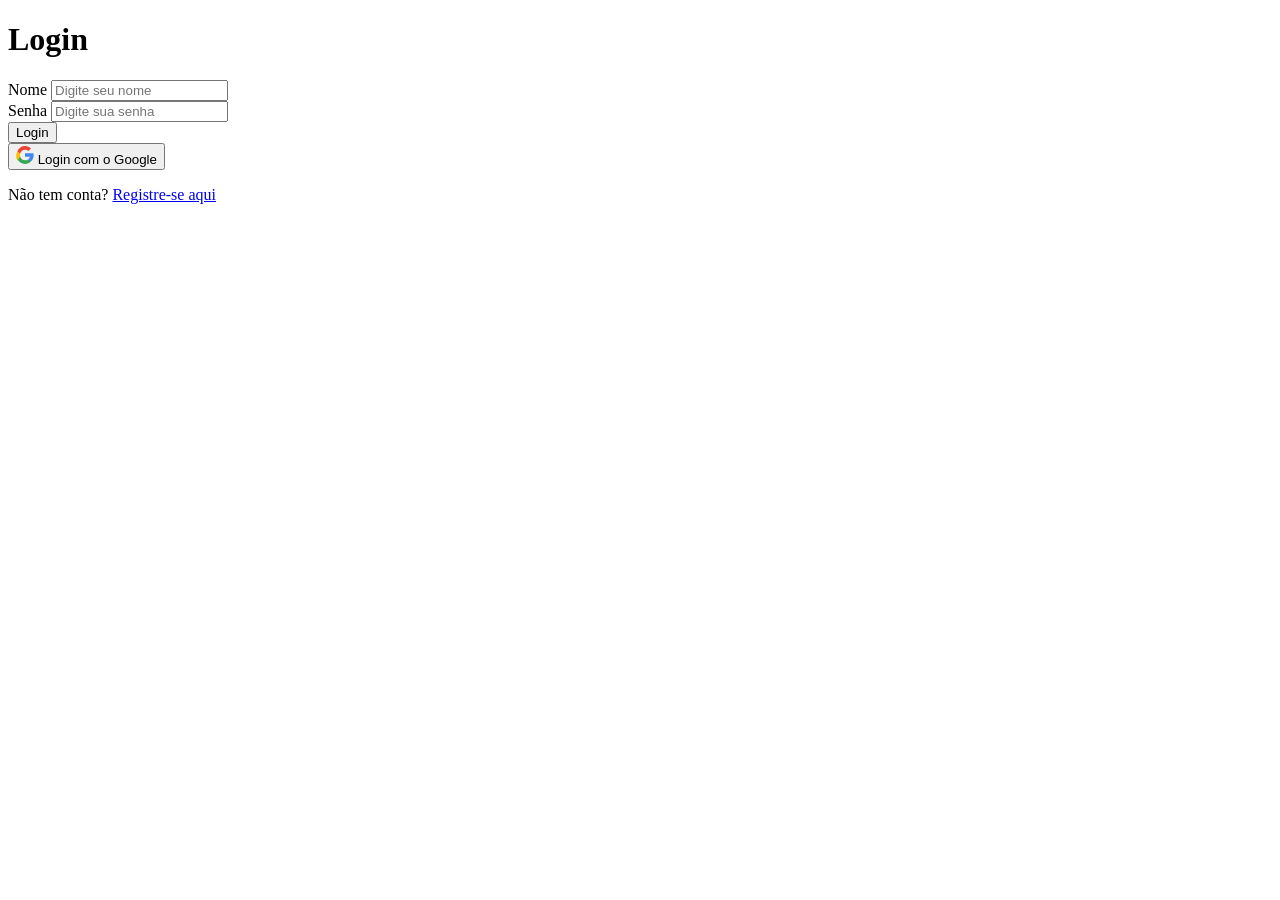
==== Login.html @ 54047925 "APP Insert" ====
<!DOCTYPE html>
<html lang="pt-BR">

<head>
  <meta charset="UTF-8">
  <meta name="viewport" content="width=device-width, initial-scale=1.0">
  <link rel="stylesheet" href="style.css">
  <title>Login</title>
</head>

<body>
  <div class="login-page">
    <div class="login-container">
      <header class="login-header">
        <h1>Login</h1>
        <div class="menu-icon" aria-hidden="true">
          <span></span>
          <span></span>
          <span></span>
        </div>
      </header>

      <form class="login-form">
        <div class="form-group">
          <label class="field-label" for="nome">Nome</label>
          <input id="nome" name="nome" type="text" class="input-field" placeholder="Digite seu nome">
        </div>

        <div class="form-group">
          <label class="field-label" for="senha">Senha</label>
          <input id="senha" name="senha" type="password" class="input-field" placeholder="Digite sua senha">
        </div>

        <button type="submit" class="btn btn-login">Login</button>
      </form>

      <button type="button" class="btn btn-google" onclick="handleGoogleLogin()">
        <span class="google-icon" aria-hidden="true">
          <svg width="18" height="18" viewBox="0 0 18 18" fill="none" xmlns="http://www.w3.org/2000/svg">
            <path d="M17.64 9.20454C17.64 8.56636 17.5782 7.95545 17.4627 7.37273H9V10.82H13.8436C13.6764 11.9255 13.0773 12.8445 12.1336 13.4473V15.5627H14.8682C16.63 13.9991 17.64 11.8 17.64 9.20454Z" fill="#4285F4" />
            <path d="M9 18C11.43 18 13.4327 17.1418 14.8682 15.5627L12.1336 13.4473C11.3218 14.0118 10.2527 14.3227 9 14.3227C6.66545 14.3227 4.71636 12.7764 4.17636 10.6027H1.34273V12.7973C2.77727 15.9818 5.71636 18 9 18Z" fill="#34A853" />
            <path d="M4.17636 10.6027C4.04545 10.1027 3.96 9.57273 3.96 9.02273C3.96 8.47273 4.04545 7.94273 4.17636 7.44273V5.24727H1.34273C0.617273 6.72727 0.18 8.32727 0.18 9.99727C0.18 11.6673 0.617273 13.2673 1.34273 14.7473L4.17636 10.6027Z" fill="#FBBC05" />
            <path d="M9 3.67727C10.3655 3.67727 11.5782 4.17273 12.4991 5.08273L15.0064 2.57545C13.4264 0.981818 11.43 0 9 0C5.71636 0 2.77727 2.01818 1.34273 5.20273L4.17636 7.44273C4.71636 5.26909 6.66545 3.67727 9 3.67727Z" fill="#EA4335" />
          </svg>
        </span>
        Login com o Google
      </button>
      <div id="google-signin-button" style="display:none;"></div>

      <p class="login-footer">Não tem conta? <a href="registro.html" class="login-link">Registre-se aqui</a></p>
    </div>
  </div>

  <script src="auth.js"></script>
  <script src="https://accounts.google.com/gsi/client" async defer onload="initializeGoogleSignIn()"></script>
</body>

</html>
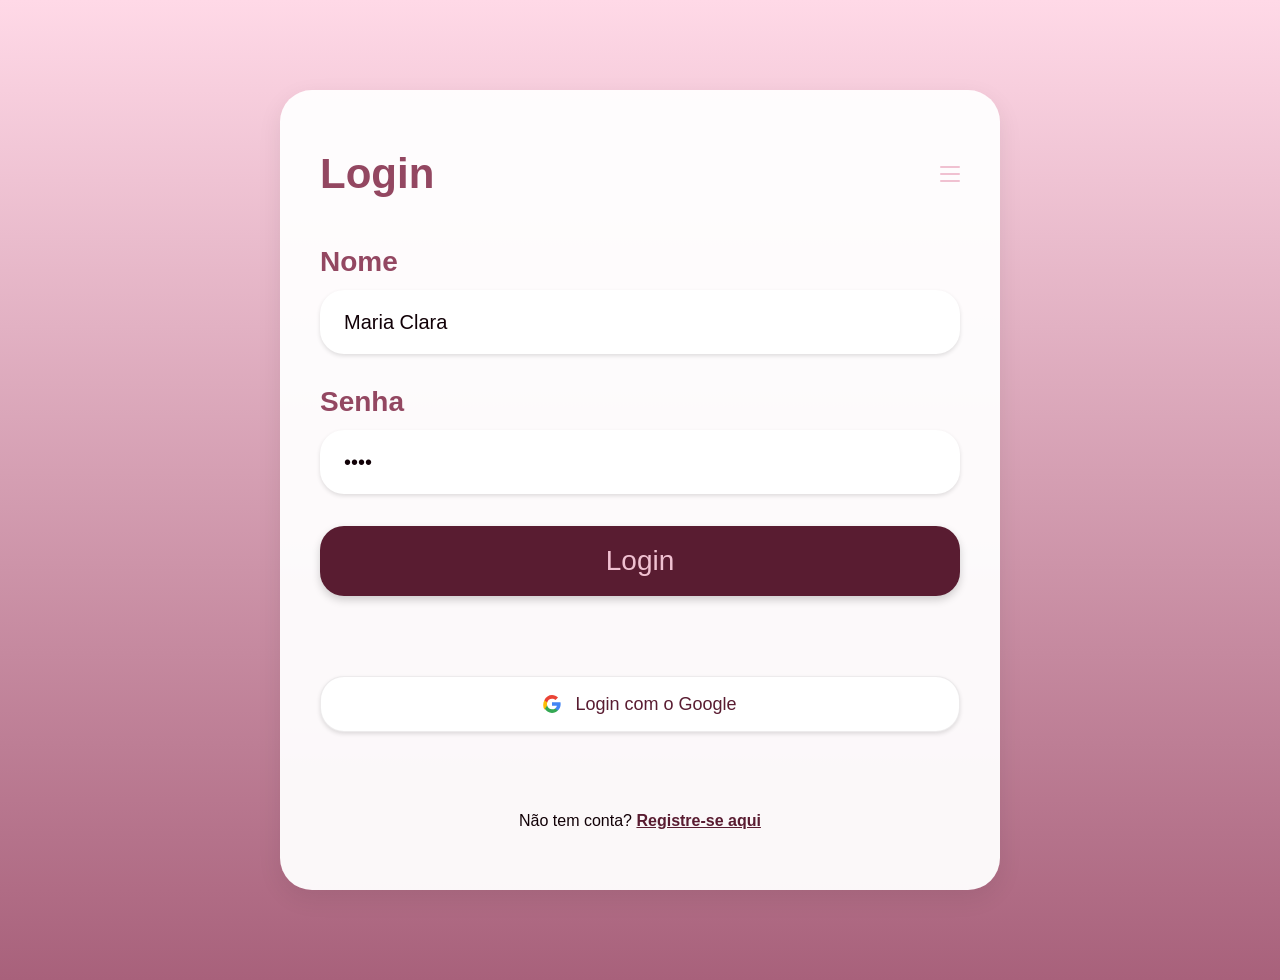
==== commit 2ea52d32: "Upload App Isa" ====
--- a/Login.html
+++ b/Login.html
@@ -8,7 +8,6 @@
   <title>Login</title>
 </head>
 
-<body>
   <div class="login-page">
     <div class="login-container">
       <header class="login-header">
@@ -20,15 +19,15 @@
         </div>
       </header>
 
-      <form class="login-form">
+      <form id="loginForm" class="login-form" onsubmit="return handleLocalLogin(event)">
         <div class="form-group">
           <label class="field-label" for="nome">Nome</label>
-          <input id="nome" name="nome" type="text" class="input-field" placeholder="Digite seu nome">
+          <input id="nome" name="nome" type="text" class="input-field" value="Maria Clara" required>
         </div>
 
         <div class="form-group">
           <label class="field-label" for="senha">Senha</label>
-          <input id="senha" name="senha" type="password" class="input-field" placeholder="Digite sua senha">
+          <input id="senha" name="senha" type="password" class="input-field" value="1234" required>
         </div>
 
         <button type="submit" class="btn btn-login">Login</button>
@@ -45,7 +44,6 @@
         </span>
         Login com o Google
       </button>
-      <div id="google-signin-button" style="display:none;"></div>
 
       <p class="login-footer">Não tem conta? <a href="registro.html" class="login-link">Registre-se aqui</a></p>
     </div>
--- a/style.css
+++ b/style.css
@@ -0,0 +1,922 @@
+* {
+  margin: 0;
+  padding: 0;
+  box-sizing: border-box;
+}
+
+body {
+  font-family: "Segoe UI", Tahoma, Geneva, Verdana, sans-serif;
+  background: linear-gradient(to bottom, #ffd9e7, #a8617b);
+  min-height: 100vh;
+  display: flex;
+  align-items: center;
+  justify-content: center;
+  padding: 40px 20px;
+}
+
+a {
+  text-decoration: none;
+  color: inherit;
+}
+
+.container {
+  width: 100%;
+  max-width: 720px;
+  display: flex;
+  flex-direction: column;
+  align-items: center;
+  gap: 80px;
+}
+
+.logo-section {
+  display: flex;
+  flex-direction: column;
+  align-items: center;
+  gap: 12px;
+  margin-top: 40px;
+}
+
+.logo-image {
+  width: 340px;
+  max-width: 100%;
+  height: auto;
+  object-fit: contain;
+}
+
+.logo-text {
+  font-size: 26px;
+  font-weight: 600;
+  letter-spacing: 10px;
+  color: #110107;
+  margin-top: 12px;
+}
+
+.logo-subtitle {
+  font-size: 14px;
+  font-weight: 400;
+  letter-spacing: 2px;
+  color: #110107;
+}
+
+.tagline-section {
+  display: flex;
+  justify-content: center;
+  width: 100%;
+}
+
+.tagline {
+  font-size: 34px;
+  font-weight: 600;
+  color: #f2e4ee;
+  text-align: center;
+  line-height: 1.2;
+  max-width: 520px;
+}
+
+.buttons-section {
+  display: flex;
+  flex-direction: column;
+  gap: 24px;
+  width: 100%;
+  max-width: 560px;
+}
+
+.btn {
+  width: 100%;
+  height: 70px;
+  border: none;
+  border-radius: 24px;
+  font-size: 28px;
+  font-weight: 400;
+  font-family: "Segoe UI", Tahoma, Geneva, Verdana, sans-serif;
+  cursor: pointer;
+  box-shadow: 0px 4px 8px rgba(0, 0, 0, 0.18);
+  transition: transform 0.2s ease, opacity 0.2s ease;
+  display: inline-flex;
+  justify-content: center;
+  align-items: center;
+}
+
+.btn-login,
+.btn-register {
+  background-color: #591c31;
+  color: #f0c1d1;
+}
+
+.btn-login:hover,
+.btn-register:hover {
+  opacity: 0.9;
+  transform: translateY(-2px);
+}
+
+.login-page {
+  width: 100%;
+  min-height: 100vh;
+  display: flex;
+  align-items: center;
+  justify-content: center;
+  padding: 40px 20px;
+}
+
+.login-container {
+  width: 100%;
+  max-width: 720px;
+  display: flex;
+  flex-direction: column;
+  gap: 48px;
+  padding: 60px 40px;
+  background: rgba(255, 255, 255, 0.95);
+  border-radius: 32px;
+  box-shadow: 0px 8px 24px rgba(0, 0, 0, 0.08);
+}
+
+.login-header {
+  width: 100%;
+  display: flex;
+  justify-content: space-between;
+  align-items: center;
+}
+
+.login-header h1 {
+  font-size: 42px;
+  font-weight: 600;
+  color: #934761;
+}
+
+.menu-icon {
+  display: flex;
+  flex-direction: column;
+  gap: 5px;
+}
+
+.menu-icon span {
+  width: 20px;
+  height: 2px;
+  background: #f0c1d1;
+  border-radius: 4px;
+}
+
+.login-form {
+  display: flex;
+  flex-direction: column;
+  gap: 32px;
+}
+
+.form-group {
+  display: flex;
+  flex-direction: column;
+  gap: 12px;
+}
+
+.form-group .btn-login,
+.form-group .btn-register {
+  height: 64px;
+  font-size: 24px;
+  margin-top: 8px;
+}
+
+.field-label {
+  font-size: 28px;
+  font-weight: 700;
+  color: #934761;
+}
+
+.input-field {
+  width: 100%;
+  height: 64px;
+  background: #ffffff;
+  border: none;
+  border-radius: 24px;
+  box-shadow: 0px 2px 4px rgba(0, 0, 0, 0.12);
+  padding: 0 24px;
+  font-size: 20px;
+  color: #110107;
+}
+
+.input-field::placeholder {
+  color: rgba(17, 1, 7, 0.4);
+}
+
+.btn-google {
+  width: 100%;
+  height: 56px;
+  display: inline-flex;
+  align-items: center;
+  justify-content: center;
+  gap: 14px;
+  background: #ffffff;
+  color: #591c31;
+  font-size: 18px;
+  font-weight: 500;
+  border: 1px solid rgba(145, 128, 140, 0.16);
+  border-radius: 24px;
+  box-shadow: 0px 2px 4px rgba(0, 0, 0, 0.12);
+  margin-top: 32px;
+  transition: transform 0.2s ease, background 0.2s ease, opacity 0.2s ease;
+  white-space: nowrap;
+}
+
+.btn-google:hover {
+  background: #f6e6ec;
+  transform: translateY(-1px);
+  opacity: 0.95;
+}
+
+.google-icon {
+  display: inline-flex;
+  align-items: center;
+  justify-content: center;
+}
+
+.principal-page {
+  width: 100%;
+  min-height: 100vh;
+  display: flex;
+  align-items: center;
+  justify-content: center;
+  padding: 40px 20px;
+  background: #934761;
+}
+
+.principal-card {
+  width: 100%;
+  max-width: 420px;
+  background: #934761;
+  border-radius: 40px;
+  padding: 24px 20px 18px;
+  box-shadow: 0px 24px 60px rgba(0, 0, 0, 0.18);
+  display: flex;
+  flex-direction: column;
+  gap: 28px;
+}
+
+.hero-row {
+  display: flex;
+  justify-content: space-between;
+  align-items: center;
+  gap: 18px;
+}
+
+.hero-copy {
+  display: flex;
+  flex-direction: column;
+  gap: 10px;
+}
+
+.hero-title {
+  font-size: 30px;
+  font-weight: 600;
+  color: #f0c1d1;
+  margin: 0;
+}
+
+.hero-subtitle {
+  font-size: 20px;
+  font-weight: 300;
+  color: #f2e4ee;
+  margin: 0;
+}
+
+.hero-avatar {
+  width: 100px;
+  height: 100px;
+  border-radius: 999px;
+  overflow: hidden;
+  border: 4px solid rgba(255, 255, 255, 0.24);
+  box-shadow: 0px 10px 30px rgba(0, 0, 0, 0.18);
+}
+
+.hero-avatar img {
+  width: 100%;
+  height: 100%;
+  object-fit: cover;
+}
+
+.search-card {
+  width: 100%;
+}
+
+.search-wrapper {
+  position: relative;
+  width: 100%;
+}
+
+.search-input {
+  width: 100%;
+  height: 59px;
+  border-radius: 20px;
+  border: none;
+  padding: 0 24px;
+  font-size: 19px;
+  color: #934761;
+  background: #f6f6f6;
+  box-shadow: 0px 2px 4px rgba(0, 0, 0, 0.25);
+}
+
+.search-input::placeholder {
+  color: #934761;
+  opacity: 0.8;
+}
+
+.search-icon {
+  position: absolute;
+  right: 18px;
+  top: 50%;
+  transform: translateY(-50%);
+  display: inline-flex;
+  align-items: center;
+  justify-content: center;
+}
+
+.white-panel {
+  width: 100%;
+  background: #f6f6f6;
+  border-radius: 40px 40px 20px 20px;
+  padding: 24px 22px 28px;
+}
+
+.service-list {
+  display: grid;
+  gap: 16px;
+}
+
+.service-item {
+  width: 100%;
+  background: #ffffff;
+  border: none;
+  border-radius: 18px;
+  padding: 16px 18px;
+  display: flex;
+  align-items: center;
+  gap: 18px;
+  cursor: pointer;
+  transition: transform 0.2s ease, background 0.2s ease;
+}
+
+.service-item:hover {
+  background: #f2d9e4;
+}
+
+.service-item.selected {
+  background: #f2d9e4;
+}
+.service-thumb {
+  width: 72px;
+  height: 72px;
+  border-radius: 18px;
+  overflow: hidden;
+  background: #934761;
+}
+
+.service-thumb img {
+  width: 100%;
+  height: 100%;
+  object-fit: cover;
+}
+
+.service-label {
+  font-size: 20px;
+  font-weight: 700;
+  color: #591c31;
+  text-align: left;
+}
+
+.register-page {
+  width: 100%;
+  max-width: 720px;
+  display: flex;
+  justify-content: center;
+  align-items: center;
+}
+
+.page-header {
+  display: flex;
+  justify-content: space-between;
+  gap: 24px;
+  align-items: flex-start;
+  flex-wrap: wrap;
+}
+
+.eyebrow {
+  margin-bottom: 12px;
+  color: #934761;
+  font-size: 16px;
+  font-weight: 700;
+  text-transform: uppercase;
+  letter-spacing: 1.2px;
+}
+
+.page-title {
+  font-size: 44px;
+  font-weight: 700;
+  color: #591c31;
+  line-height: 1.05;
+  max-width: 520px;
+}
+
+.page-subtitle {
+  margin-top: 18px;
+  font-size: 20px;
+  line-height: 1.7;
+  color: #60454f;
+  max-width: 560px;
+}
+
+.status-chip {
+  align-self: flex-start;
+  background: rgba(89, 28, 49, 0.08);
+  color: #591c31;
+  border: 1px solid rgba(89, 28, 49, 0.12);
+  border-radius: 999px;
+  padding: 14px 18px;
+  font-size: 14px;
+  font-weight: 700;
+  white-space: nowrap;
+}
+
+.selection-grid {
+  display: grid;
+  grid-template-columns: repeat(3, minmax(0, 1fr));
+  gap: 18px;
+}
+
+.selection-card {
+  background: #ffffff;
+  border: 1px solid rgba(147, 71, 97, 0.12);
+  border-radius: 28px;
+  padding: 28px;
+  min-height: 220px;
+  display: flex;
+  flex-direction: column;
+  justify-content: space-between;
+  transition: transform 0.2s ease, border-color 0.2s ease, box-shadow 0.2s ease;
+  cursor: pointer;
+}
+
+.selection-card:hover {
+  transform: translateY(-4px);
+  border-color: #934761;
+  box-shadow: 0px 18px 30px rgba(147, 71, 97, 0.12);
+}
+
+.card-badge {
+  display: inline-flex;
+  background: rgba(147, 71, 97, 0.08);
+  color: #934761;
+  border-radius: 999px;
+  padding: 10px 14px;
+  font-size: 13px;
+  font-weight: 700;
+  margin-bottom: 16px;
+}
+
+.card-title {
+  font-size: 24px;
+  font-weight: 700;
+  color: #591c31;
+  margin-bottom: 14px;
+}
+
+.card-desc {
+  font-size: 16px;
+  line-height: 1.75;
+  color: #68515f;
+  flex: 1;
+}
+
+.card-footer {
+  display: flex;
+  justify-content: space-between;
+  align-items: center;
+  gap: 12px;
+  margin-top: 22px;
+}
+
+.card-pill {
+  background: rgba(89, 28, 49, 0.08);
+  color: #591c31;
+  border-radius: 999px;
+  padding: 10px 14px;
+  font-size: 14px;
+  font-weight: 700;
+}
+
+.card-meta {
+  font-size: 14px;
+  color: #7f5f6f;
+}
+
+.info-panel {
+  background: rgba(255, 227, 236, 0.75);
+  border: 1px solid rgba(147, 71, 97, 0.14);
+  border-radius: 28px;
+  padding: 26px 28px;
+}
+
+.info-panel h2 {
+  font-size: 24px;
+  color: #591c31;
+  margin-bottom: 12px;
+}
+
+.info-panel p {
+  font-size: 17px;
+  line-height: 1.75;
+  color: #664f59;
+}
+
+.actions-row {
+  display: flex;
+  gap: 18px;
+  justify-content: flex-end;
+  flex-wrap: wrap;
+}
+
+.btn-secondary {
+  width: auto;
+  min-width: 170px;
+  background: #f6e6ec;
+  color: #591c31;
+  border: 1px solid rgba(147, 71, 97, 0.16);
+}
+
+.btn-primary {
+  width: auto;
+  min-width: 170px;
+  background: #591c31;
+  color: #fbe1eb;
+}
+
+
+.register-page {
+  width: 100%;
+  max-width: 720px;
+  display: flex;
+  justify-content: center;
+  align-items: center;
+}
+
+.register-container {
+  width: 100%;
+  background: rgba(255, 255, 255, 0.95);
+  border-radius: 32px;
+  box-shadow: 0px 8px 24px rgba(0, 0, 0, 0.08);
+  padding: 60px 40px;
+}
+
+.register-header {
+  display: flex;
+  justify-content: space-between;
+  align-items: center;
+  margin-bottom: 24px;
+}
+
+.register-header h1 {
+  font-size: 42px;
+  font-weight: 600;
+  color: #934761;
+}
+
+.register-form {
+  display: flex;
+  flex-direction: column;
+  gap: 32px;
+}
+
+.checkbox-label {
+  display: flex;
+  align-items: center;
+  gap: 14px;
+  color: #000000;
+  font-size: 18px;
+  font-weight: 500;
+  margin: 12px 0;
+}
+
+.checkbox-label input {
+  width: 18px;
+  height: 18px;
+  accent-color: #934761;
+}
+
+@media (max-width: 780px) {
+  body {
+    padding: 30px 18px;
+  }
+
+  .container {
+    gap: 60px;
+  }
+
+  .logo-image {
+    width: 280px;
+  }
+
+  .logo-text {
+    font-size: 24px;
+  }
+
+  .tagline {
+    font-size: 30px;
+  }
+
+  .btn {
+    height: 64px;
+    font-size: 24px;
+  }
+
+  .register-container {
+    padding: 48px 32px 44px;
+  }
+
+  .register-header h1 {
+    font-size: 36px;
+  }
+
+  .login-container {
+    padding: 48px 32px 44px;
+    gap: 40px;
+  }
+
+  .login-header h1 {
+    font-size: 36px;
+  }
+
+  .field-label {
+    font-size: 24px;
+  }
+
+  .input-field {
+    height: 56px;
+    font-size: 18px;
+  }
+
+  .form-group .btn-login,
+  .form-group .btn-register {
+    height: 56px;
+    font-size: 20px;
+  }
+
+  .btn-google {
+    height: 52px;
+    font-size: 16px;
+    margin-top: 28px;
+  }
+}
+
+@media (max-width: 480px) {
+  body {
+    padding: 20px 12px;
+  }
+
+  .container {
+    gap: 40px;
+  }
+
+  .logo-image {
+    width: 240px;
+  }
+
+  .logo-text {
+    font-size: 22px;
+  }
+
+  .tagline {
+    font-size: 24px;
+    max-width: 100%;
+  }
+
+  .btn {
+    height: 56px;
+    font-size: 20px;
+  }
+
+  .register-container {
+    padding: 32px 24px 28px;
+  }
+
+  .register-header h1 {
+    font-size: 28px;
+  }
+
+  .login-container {
+    padding: 32px 24px 28px;
+    gap: 32px;
+  }
+
+  .login-header h1 {
+    font-size: 28px;
+  }
+
+  .field-label {
+    font-size: 20px;
+  }
+
+  .input-field {
+    height: 48px;
+    font-size: 16px;
+    padding: 0 16px;
+  }
+
+  .form-group .btn-login,
+  .form-group .btn-register {
+    height: 52px;
+    font-size: 18px;
+  }
+
+  .btn-google {
+    height: 48px;
+    font-size: 14px;
+    margin-top: 24px;
+  }
+}
+
+/* Dashboard Styles */
+.dashboard-header {
+  width: 100%;
+  display: flex;
+  justify-content: space-between;
+  align-items: center;
+  margin-bottom: 40px;
+  padding: 20px;
+  background: rgba(255, 255, 255, 0.1);
+  border-radius: 20px;
+}
+
+.dashboard-header .logo-section {
+  margin: 0;
+  flex: 1;
+}
+
+.dashboard-header .logo-image {
+  width: 120px;
+}
+
+.btn-logout {
+  padding: 12px 32px;
+  background: #591c31;
+  color: #f0c1d1;
+  border: none;
+  border-radius: 20px;
+  font-size: 16px;
+  font-weight: 600;
+  cursor: pointer;
+  transition: opacity 0.2s ease, transform 0.2s ease;
+}
+
+.btn-logout:hover {
+  opacity: 0.9;
+  transform: translateY(-2px);
+}
+
+.dashboard-content {
+  width: 100%;
+  background: rgba(255, 255, 255, 0.95);
+  border-radius: 32px;
+  padding: 40px;
+  box-shadow: 0px 8px 24px rgba(0, 0, 0, 0.08);
+}
+
+.dashboard-content h1 {
+  font-size: 40px;
+  font-weight: 600;
+  color: #591c31;
+  margin-bottom: 32px;
+}
+
+.dashboard-content h2 {
+  font-size: 28px;
+  font-weight: 600;
+  color: #934761;
+  margin-bottom: 20px;
+}
+
+.dashboard-info {
+  display: grid;
+  grid-template-columns: 1fr 1fr;
+  gap: 32px;
+}
+
+.user-info,
+.booking-section {
+  padding: 24px;
+  background: #f9f5f7;
+  border-radius: 16px;
+}
+
+.user-info p,
+.booking-section p {
+  font-size: 16px;
+  color: #110107;
+  margin-bottom: 12px;
+}
+
+.user-picture {
+  width: 120px;
+  height: 120px;
+  border-radius: 50%;
+  object-fit: cover;
+  margin-top: 12px;
+  border: 3px solid #591c31;
+}
+
+.login-footer {
+  margin-top: 32px;
+  text-align: center;
+  font-size: 16px;
+  color: #110107;
+}
+
+.login-link {
+  color: #591c31;
+  font-weight: 600;
+  text-decoration: underline;
+  cursor: pointer;
+  transition: opacity 0.2s ease;
+}
+
+.login-link:hover {
+  opacity: 0.8;
+}
+
+/* Google Sign-In Button Customization */
+#google-signin-button {
+  display: flex;
+  justify-content: center;
+  margin-top: 32px;
+}
+
+/* Responsive Dashboard */
+@media (max-width: 780px) {
+  .dashboard-header {
+    flex-direction: column;
+    gap: 20px;
+    text-align: center;
+  }
+
+  .dashboard-header .logo-image {
+    width: 100px;
+  }
+
+  .dashboard-content {
+    padding: 32px 24px;
+  }
+
+  .dashboard-info {
+    grid-template-columns: 1fr;
+    gap: 24px;
+  }
+
+  .login-footer {
+    margin-top: 24px;
+    font-size: 14px;
+  }
+}
+
+@media (max-width: 480px) {
+  .dashboard-header {
+    padding: 16px;
+  }
+
+  .dashboard-header .logo-image {
+    width: 80px;
+  }
+
+  .btn-logout {
+    padding: 10px 24px;
+    font-size: 14px;
+  }
+
+  .dashboard-content {
+    padding: 24px 16px;
+  }
+
+  .dashboard-content h1 {
+    font-size: 28px;
+    margin-bottom: 24px;
+  }
+
+  .dashboard-content h2 {
+    font-size: 20px;
+  }
+
+  .dashboard-info {
+    gap: 16px;
+  }
+
+  .user-info,
+  .booking-section {
+    padding: 16px;
+  }
+
+  .user-picture {
+    width: 80px;
+    height: 80px;
+  }
+
+  .login-footer {
+    margin-top: 20px;
+    font-size: 12px;
+  }
+}
+
